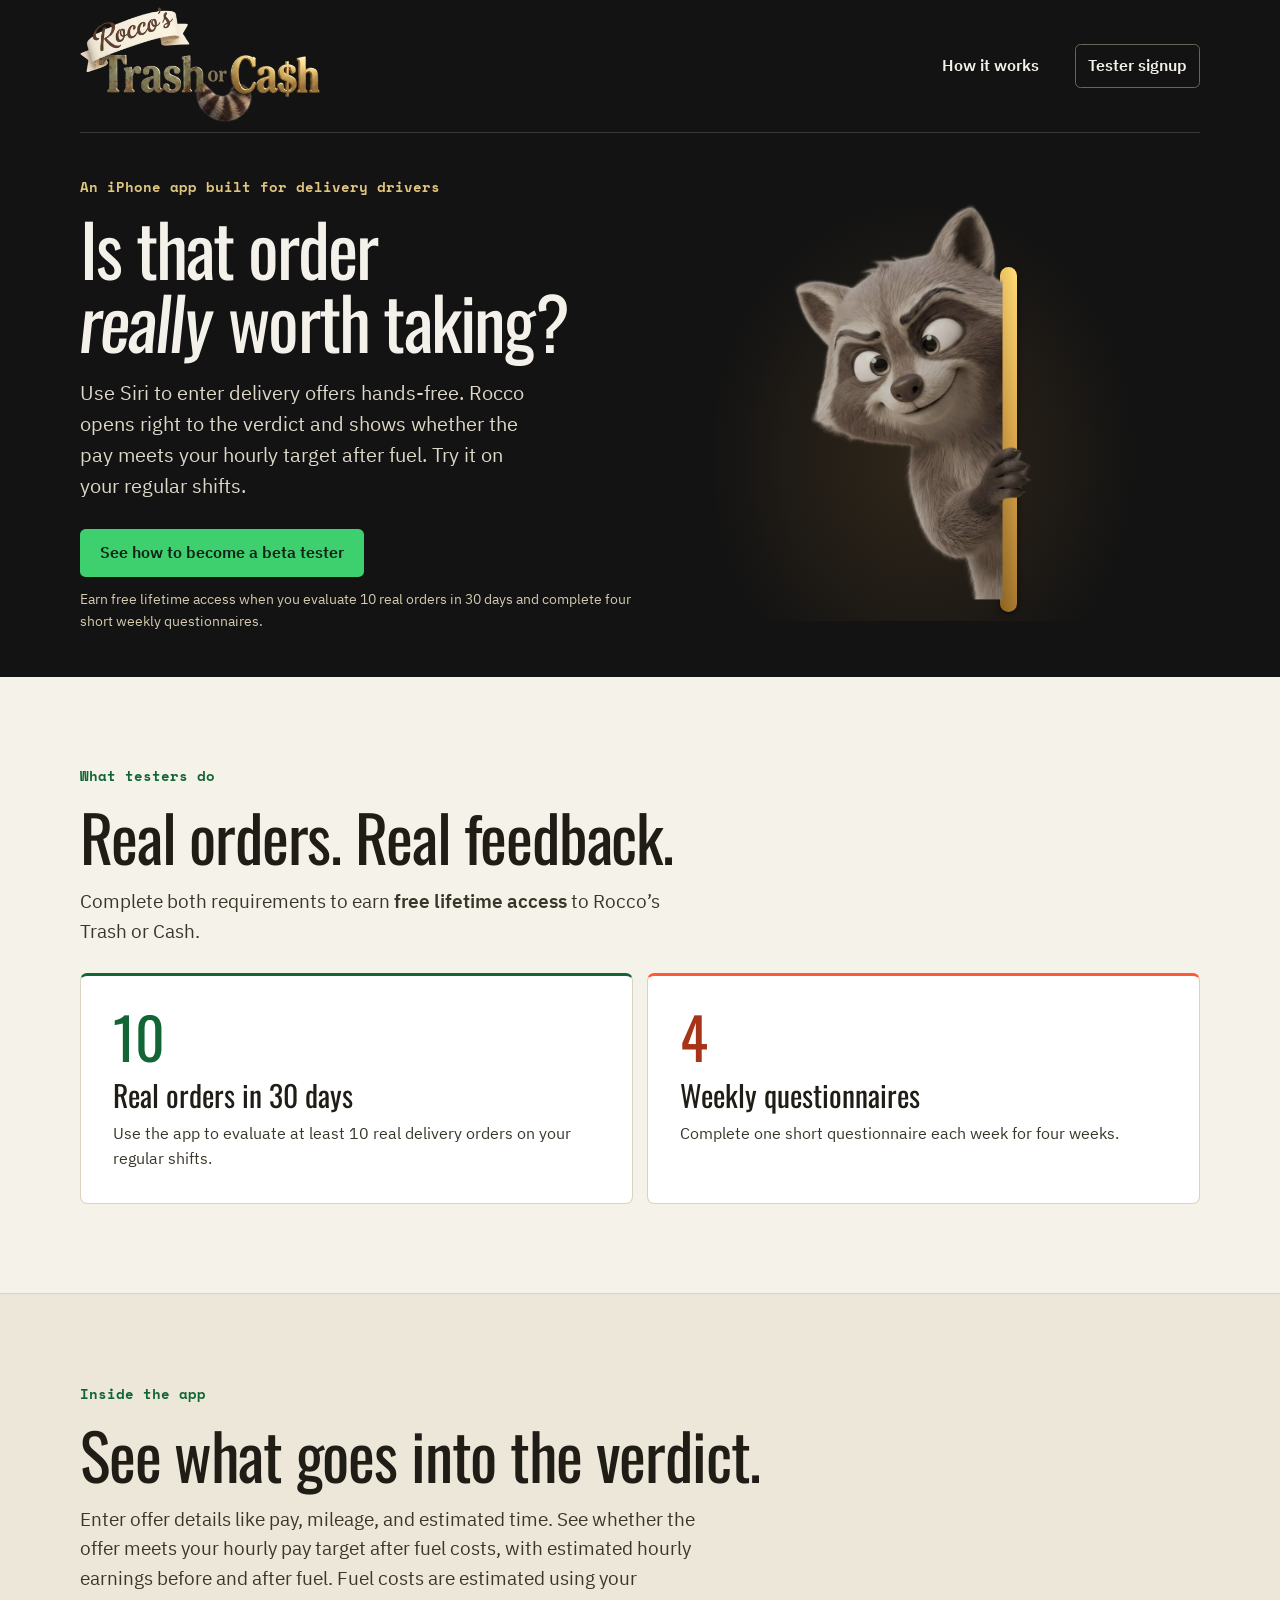
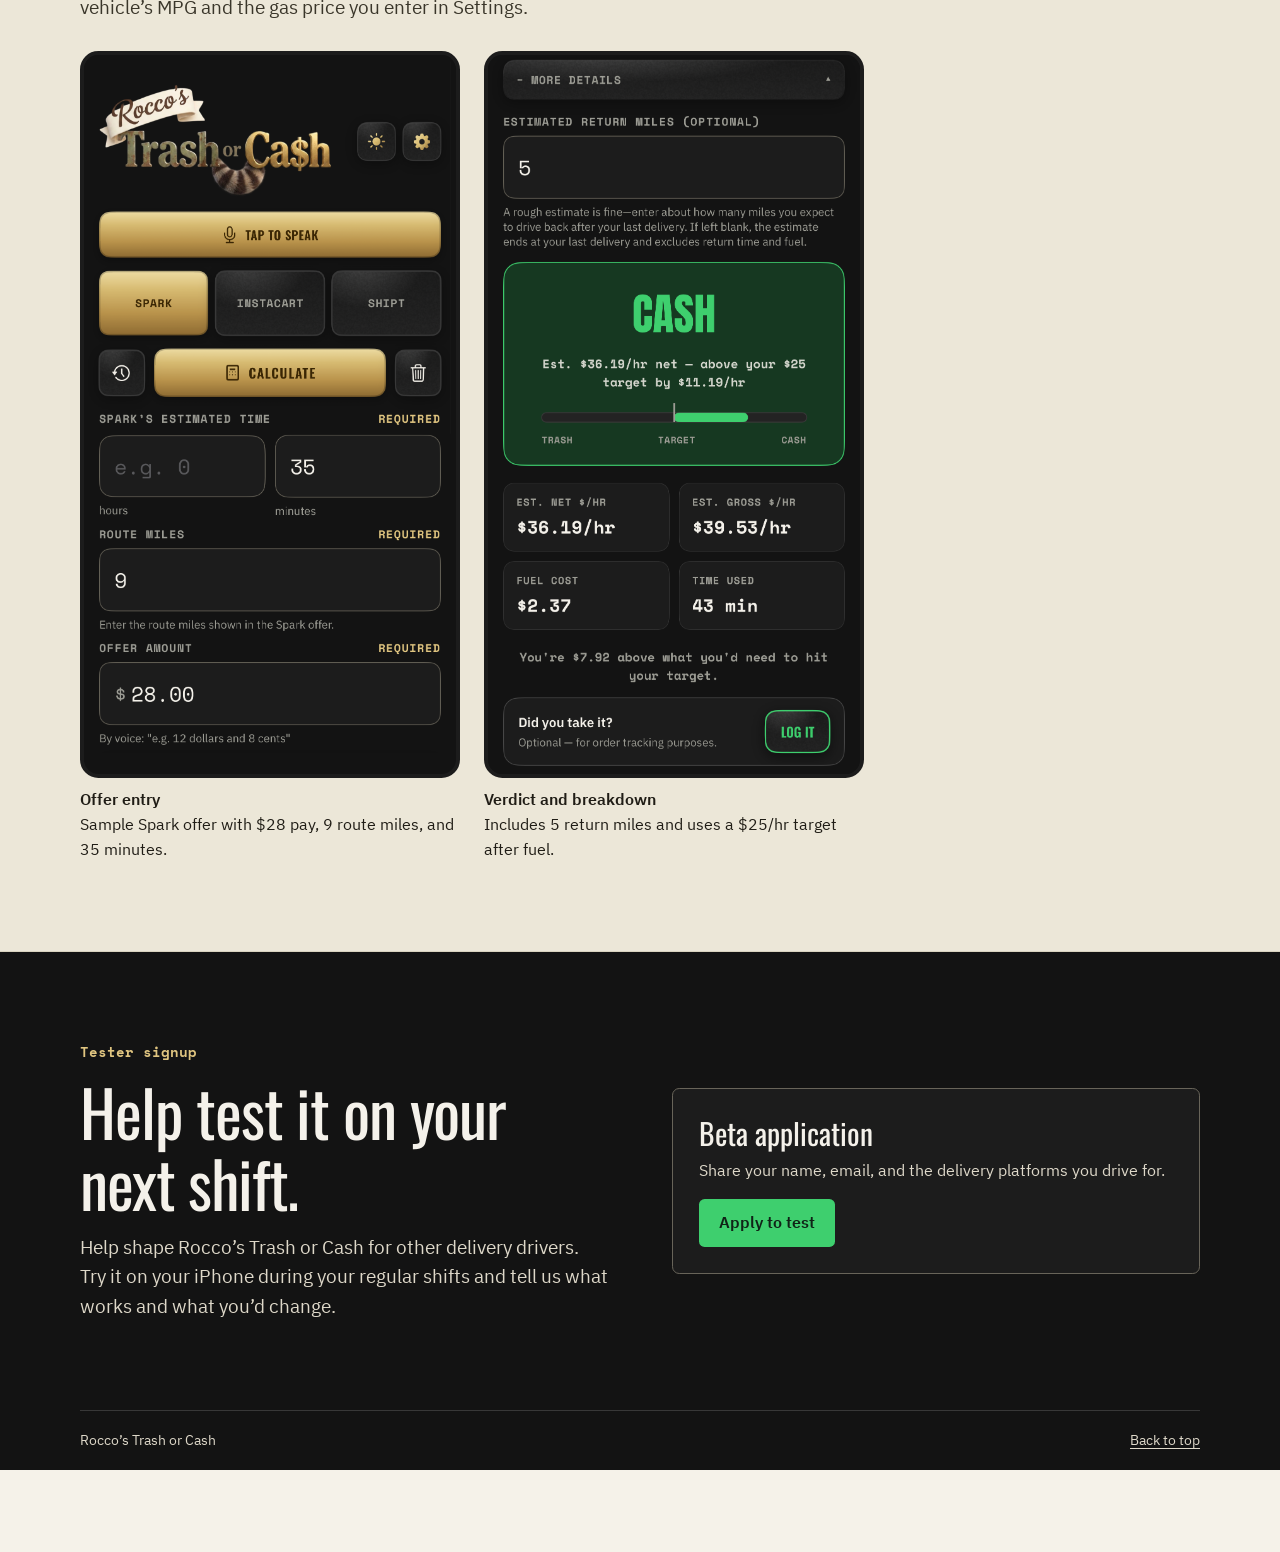
==== beta/index.html @ 2f1e9975 "Add the /beta recruitment URL" ====
<!doctype html>
<html lang="en">
<head>
  <meta charset="utf-8">
  <meta name="viewport" content="width=device-width, initial-scale=1">
  <meta http-equiv="refresh" content="0;url=../">
  <title>Rocco’s Trash or Cash Beta</title>
</head>
<body>
  <p><a href="../">Continue to the Rocco’s Trash or Cash beta page</a></p>
</body>
</html>
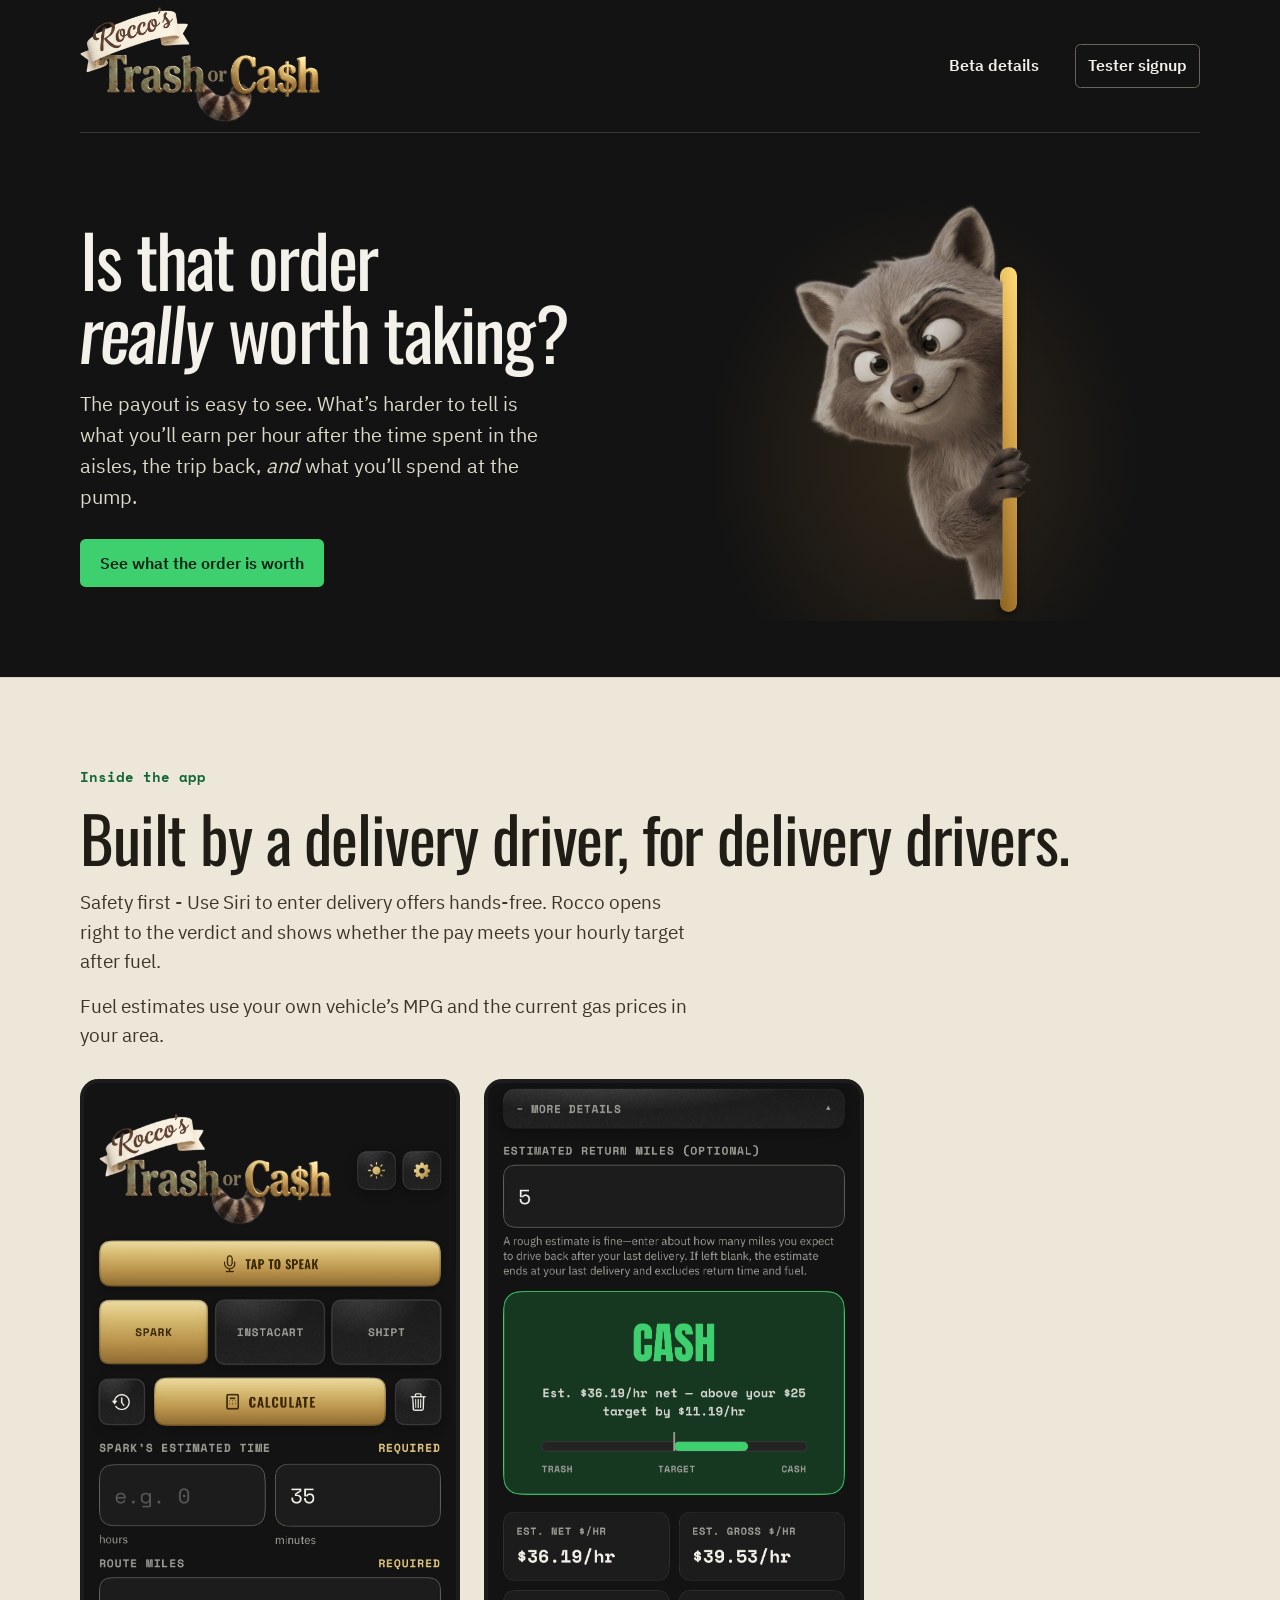
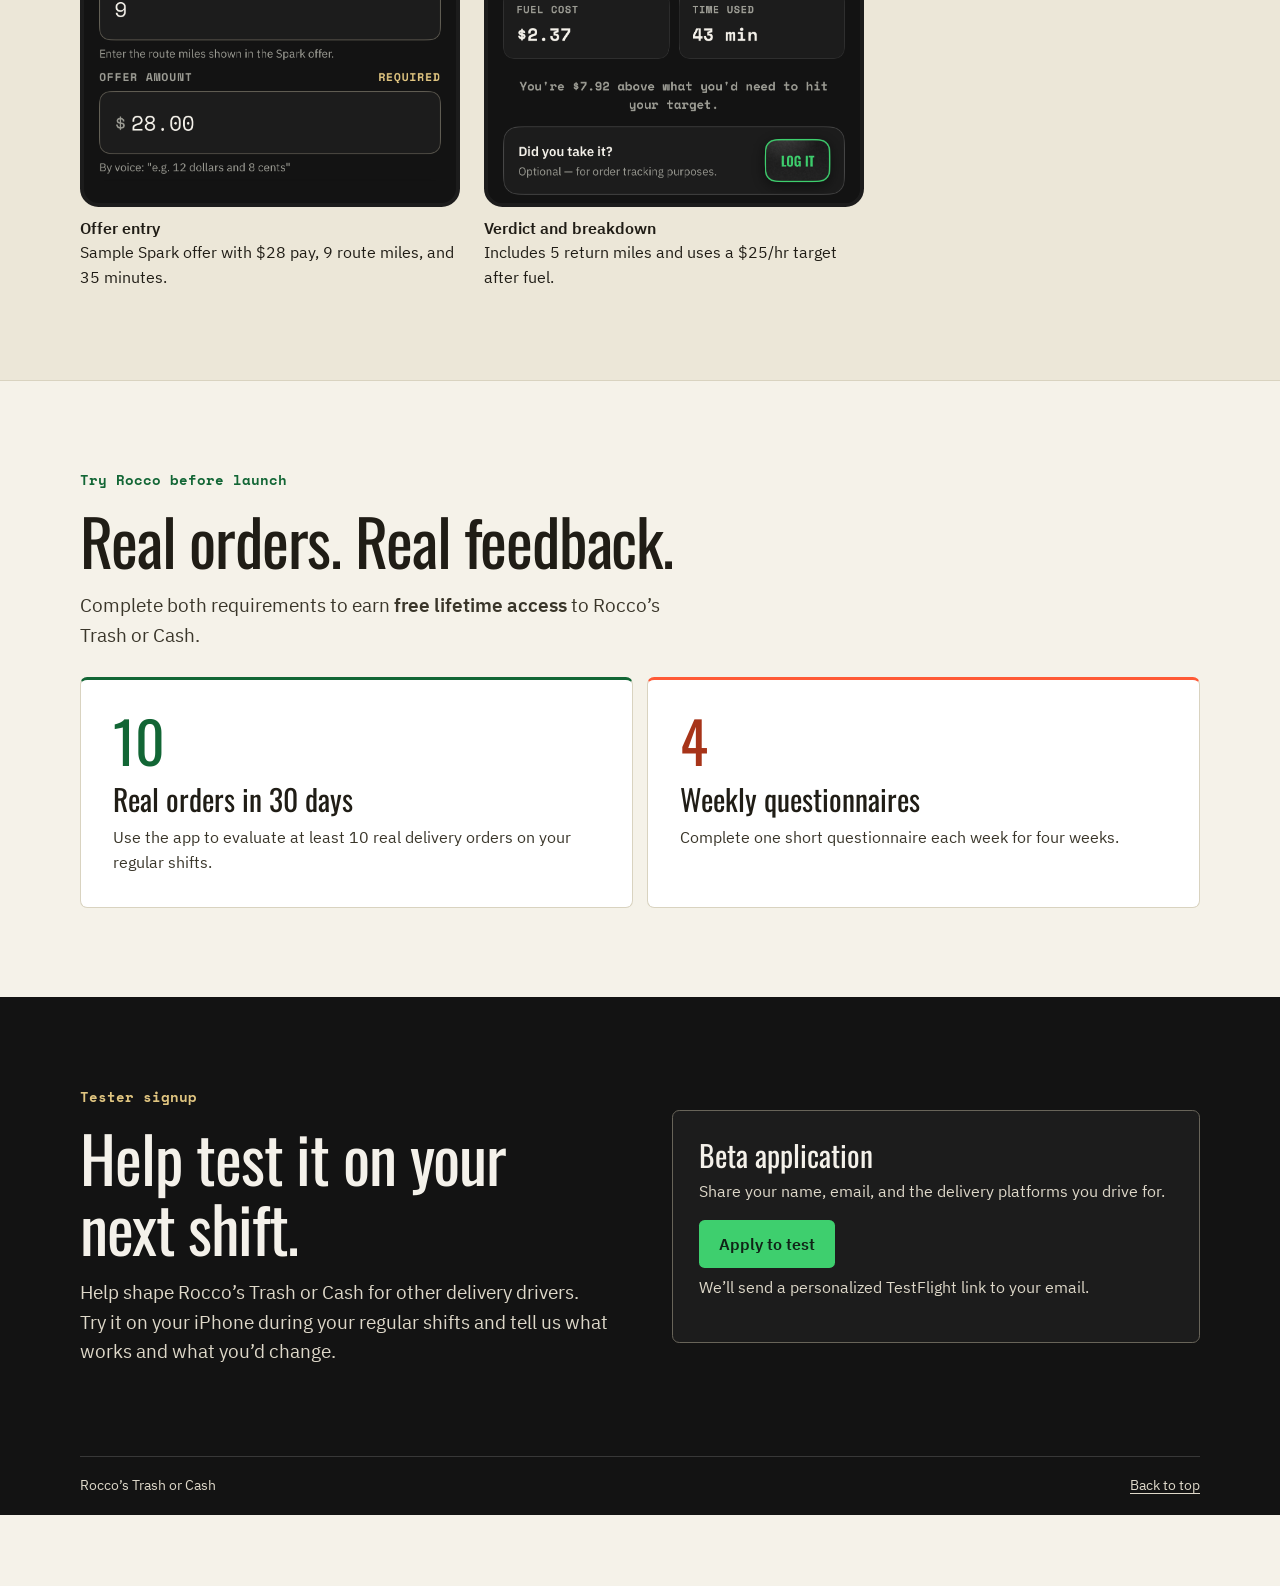
==== commit ff06de6d: "Use the same sharing preview for the beta link" ====
--- a/beta/index.html
+++ b/beta/index.html
@@ -4,7 +4,18 @@
   <meta charset="utf-8">
   <meta name="viewport" content="width=device-width, initial-scale=1">
   <meta http-equiv="refresh" content="0;url=../">
-  <title>Rocco’s Trash or Cash Beta</title>
+  <meta name="description" content="See what delivery offers are worth after fuel. An iPhone app built by a delivery driver, for delivery drivers.">
+  <meta property="og:type" content="website">
+  <meta property="og:site_name" content="Rocco’s Trash or Cash">
+  <meta property="og:title" content="Rocco’s Trash or Cash">
+  <meta property="og:description" content="See what delivery offers are worth after fuel. An iPhone app built by a delivery driver, for delivery drivers.">
+  <meta property="og:url" content="https://roccostrashorcash.com/">
+  <meta property="og:image" content="https://roccostrashorcash.com/rocco-share.jpg">
+  <meta property="og:image:width" content="1200">
+  <meta property="og:image:height" content="630">
+  <meta property="og:image:alt" content="The full Rocco’s Trash or Cash logo on a charcoal background">
+  <meta name="twitter:card" content="summary_large_image">
+  <title>Rocco’s Trash or Cash</title>
 </head>
 <body>
   <p><a href="../">Continue to the Rocco’s Trash or Cash beta page</a></p>
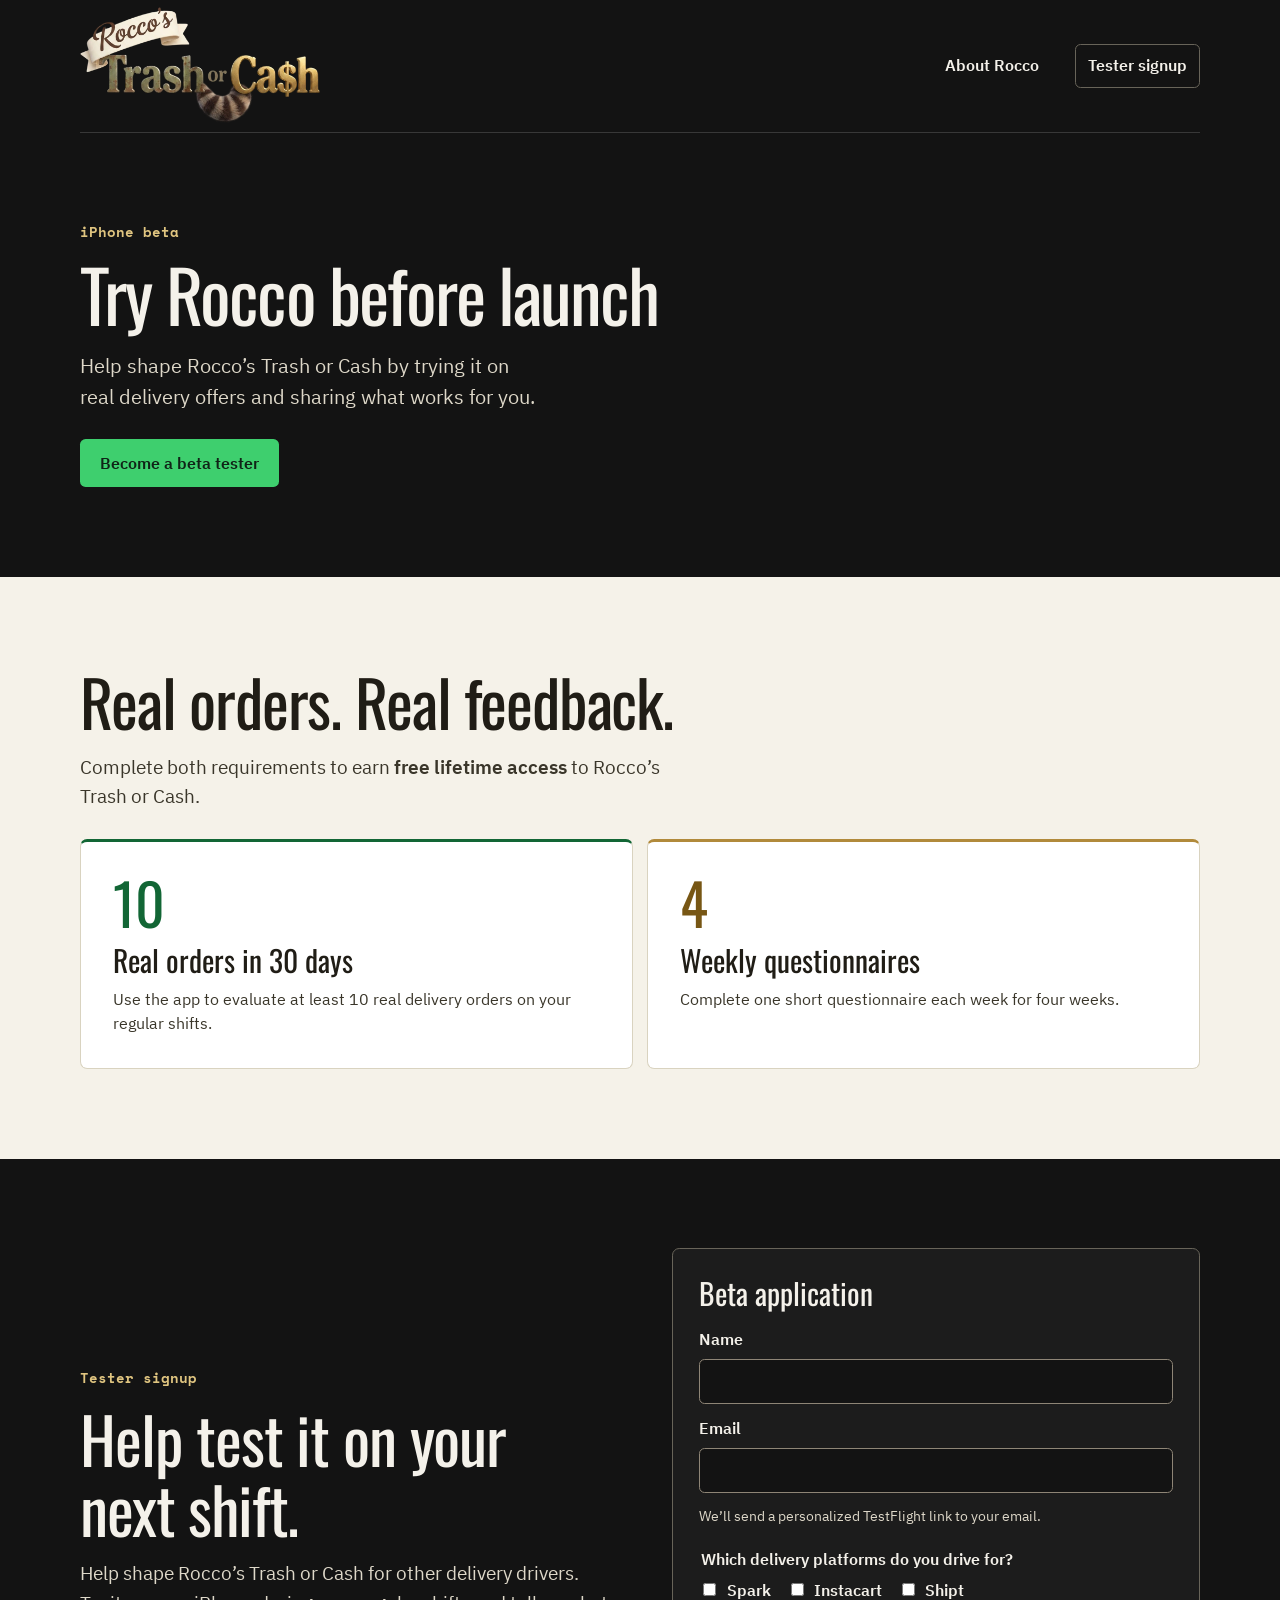
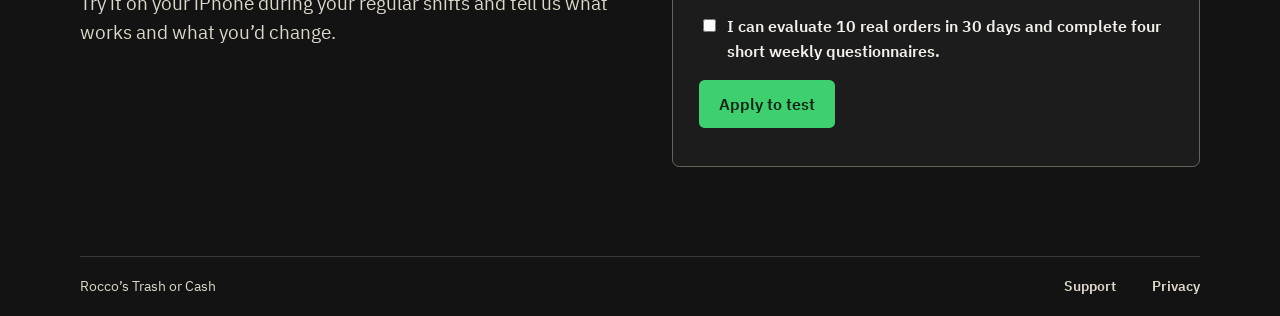
==== commit 3f8189fe: "Publish the dedicated Rocco beta signup page" ====
--- a/beta/index.html
+++ b/beta/index.html
@@ -3,21 +3,142 @@
 <head>
   <meta charset="utf-8">
   <meta name="viewport" content="width=device-width, initial-scale=1">
-  <meta http-equiv="refresh" content="0;url=../">
-  <meta name="description" content="See what delivery offers are worth after fuel. An iPhone app built by a delivery driver, for delivery drivers.">
+  <meta name="theme-color" content="#131313">
+  <link rel="icon" href="../rocco-avatar.png">
+  <link rel="stylesheet" href="../styles.css?v=5">
+  <meta name="description" content="Apply to test Rocco’s Trash or Cash on your iPhone and help shape the delivery offer calculator.">
   <meta property="og:type" content="website">
   <meta property="og:site_name" content="Rocco’s Trash or Cash">
-  <meta property="og:title" content="Rocco’s Trash or Cash">
-  <meta property="og:description" content="See what delivery offers are worth after fuel. An iPhone app built by a delivery driver, for delivery drivers.">
-  <meta property="og:url" content="https://roccostrashorcash.com/">
+  <meta property="og:title" content="Try Rocco’s Trash or Cash before launch">
+  <meta property="og:description" content="Apply to test Rocco’s Trash or Cash on your iPhone and help shape the delivery offer calculator.">
+  <meta property="og:url" content="https://roccostrashorcash.com/beta/">
   <meta property="og:image" content="https://roccostrashorcash.com/rocco-share.jpg">
   <meta property="og:image:width" content="1200">
   <meta property="og:image:height" content="630">
   <meta property="og:image:alt" content="The full Rocco’s Trash or Cash logo on a charcoal background">
   <meta name="twitter:card" content="summary_large_image">
-  <title>Rocco’s Trash or Cash</title>
+  <title>iPhone Beta | Rocco’s Trash or Cash</title>
 </head>
 <body>
-  <p><a href="../">Continue to the Rocco’s Trash or Cash beta page</a></p>
+  <a class="skip" href="#main">Skip to content</a>
+  <header class="dark">
+    <div class="wrap top">
+      <a href="../" class="brand"><img src="../wordmark.png" width="902" height="441" alt="Rocco’s Trash or Cash"></a>
+      <nav aria-label="Page navigation">
+        <a class="nav-terms" href="../">About Rocco</a>
+        <a class="nav-signup" href="#signup">Tester signup</a>
+      </nav>
+    </div>
+  </header>
+  <main id="main">
+    <section class="dark" aria-labelledby="beta-title">
+      <div class="wrap section-pad">
+        <p class="label accent">iPhone beta</p>
+        <h1 id="beta-title">Try Rocco before launch</h1>
+        <p class="lead">Help shape Rocco’s Trash or Cash by trying it on real delivery offers and sharing what works for you.</p>
+        <a class="button" href="#signup">Become a beta tester</a>
+      </div>
+    </section>
+
+    <section class="terms" id="terms" aria-labelledby="terms-title">
+      <div class="wrap section-pad">
+        <h2 id="terms-title">Real orders. Real feedback.</h2>
+        <p class="section-intro">Complete both requirements to earn <strong>free lifetime access</strong> to Rocco’s Trash or Cash.</p>
+        <div class="commitments">
+          <article>
+            <p class="count">10</p>
+            <h3>Real orders in 30 days</h3>
+            <p>Use the app to evaluate at least 10 real delivery orders on your regular shifts.</p>
+          </article>
+          <article>
+            <p class="count">4</p>
+            <h3>Weekly questionnaires</h3>
+            <p>Complete one short questionnaire each week for four weeks.</p>
+          </article>
+        </div>
+      </div>
+    </section>
+
+    <section id="signup" class="dark" aria-labelledby="signup-title">
+      <div class="wrap section-pad signup-grid">
+        <div>
+          <p class="label accent">Tester signup</p>
+          <h2 id="signup-title">Help test it on your next shift.</h2>
+          <p class="section-intro">Help shape Rocco’s Trash or Cash for other delivery drivers. Try it on your iPhone during your regular shifts and tell us what works and what you’d change.</p>
+        </div>
+        <form class="signup-card signup-form" action="https://formspree.io/f/xaeojzqr" method="post" aria-labelledby="application-title">
+          <h3 id="application-title">Beta application</h3>
+          <div class="application-fields">
+            <label for="applicant-name">Name</label>
+            <input id="applicant-name" name="name" autocomplete="name" required>
+            <label for="applicant-email">Email</label>
+            <input id="applicant-email" name="email" type="email" autocomplete="email" aria-describedby="email-note" required>
+            <p class="field-note" id="email-note">We’ll send a personalized TestFlight link to your email.</p>
+            <fieldset>
+              <legend>Which delivery platforms do you drive for?</legend>
+              <div class="platform-options">
+                <label><input type="checkbox" name="platforms" value="Spark"> Spark</label>
+                <label><input type="checkbox" name="platforms" value="Instacart"> Instacart</label>
+                <label><input type="checkbox" name="platforms" value="Shipt"> Shipt</label>
+              </div>
+            </fieldset>
+            <label class="commitment-check">
+              <input type="checkbox" name="testing_commitment" value="confirmed" required>
+              <span>I can evaluate 10 real orders in 30 days and complete four short weekly questionnaires.</span>
+            </label>
+          </div>
+          <button class="button" type="submit">Apply to test</button>
+          <p class="field-note" role="status"></p>
+        </form>
+      </div>
+    </section>
+
+  </main>
+  <footer class="dark">
+    <div class="wrap footer">
+      <span>Rocco’s Trash or Cash</span>
+      <nav aria-label="Footer navigation">
+        <a href="/support/">Support</a>
+        <a href="/privacy/">Privacy</a>
+      </nav>
+    </div>
+  </footer>
+  <script>
+    const application = document.querySelector('.signup-form');
+    const submitButton = application.querySelector('button[type="submit"]');
+    const status = application.querySelector('[role="status"]');
+    const platforms = Array.from(application.querySelectorAll('input[name="platforms"]'));
+
+    for (const platform of platforms) {
+      platform.addEventListener('change', () => platforms[0].setCustomValidity(''));
+    }
+
+    application.addEventListener('submit', async (event) => {
+      event.preventDefault();
+      if (submitButton.disabled) return;
+      if (!platforms.some((platform) => platform.checked)) {
+        platforms[0].setCustomValidity('Choose at least one delivery platform.');
+        platforms[0].reportValidity();
+        return;
+      }
+
+      submitButton.disabled = true;
+      status.textContent = 'Sending your application…';
+      try {
+        const response = await fetch(application.action, {
+          method: 'POST',
+          body: new FormData(application),
+          headers: { Accept: 'application/json' },
+        });
+        if (!response.ok) throw new Error('Application submission failed');
+        application.reset();
+        status.textContent = 'Thanks! Your application was received.';
+      } catch {
+        status.textContent = 'We couldn’t confirm receipt. Please try again in a moment.';
+      } finally {
+        submitButton.disabled = false;
+      }
+    });
+  </script>
 </body>
 </html>
--- a/styles.css
+++ b/styles.css
@@ -0,0 +1,142 @@
+@font-face {
+  font-family: "IBM Plex Sans";
+  src: url("./IBMPlexSans-Regular.ttf") format("truetype");
+  font-display: swap;
+}
+@font-face {
+  font-family: "IBM Plex Sans";
+  src: url("./IBMPlexSans-SemiBold.ttf") format("truetype");
+  font-weight: 600;
+  font-display: swap;
+}
+@font-face {
+  font-family: Oswald;
+  src: url("./Oswald-Regular.ttf") format("truetype");
+  font-display: swap;
+}
+@font-face {
+  font-family: "Space Mono";
+  src: url("./SpaceMono-Bold.ttf") format("truetype");
+  font-weight: 700;
+  font-display: swap;
+}
+:root {
+  --paper: #f5f2e9;
+  --ink: #201d16;
+  --muted: #3a362a;
+  --line: #d9d3c0;
+  --dark: #131313;
+  --panel: #1c1c1c;
+  --cash: #3ecf6e;
+  --deep-green: #126635;
+  --gold: #e0c580;
+  --trash: #ff5a36;
+  --display: Oswald, "Arial Narrow", sans-serif;
+  --mono: "Space Mono", monospace;
+}
+*, *::before, *::after { box-sizing: border-box; }
+body { margin: 0; color: var(--ink); background: var(--paper); font: 1rem/1.55 "IBM Plex Sans", system-ui, sans-serif; }
+img { display: block; max-width: 100%; height: auto; }
+a { color: inherit; text-underline-offset: .22em; }
+a:focus-visible { outline: 3px solid #b8790a; outline-offset: 5px; }
+.skip { position: absolute; z-index: 2; top: .5rem; left: .5rem; transform: translateY(-150%); background: var(--paper); padding: .65rem; }
+.skip:focus { transform: none; }
+.wrap { width: min(100% - 2.5rem, 70rem); margin-inline: auto; }
+.dark { background: var(--dark); color: #f4f1ea; }
+.top, .footer { display: flex; align-items: center; justify-content: space-between; gap: 1rem; }
+.top { min-height: 5.4rem; padding-block: .45rem; border-bottom: 1px solid #383838; }
+.brand { flex-shrink: 0; width: clamp(8.75rem, 42vw, 15rem); }
+nav { display: flex; align-items: center; gap: clamp(1rem, 3vw, 2.25rem); font-weight: 600; }
+nav a { text-decoration: none; }
+nav a:hover { text-decoration: underline; }
+.nav-signup { border: 1px solid #686459; border-radius: .35rem; padding: .54rem .75rem; white-space: nowrap; }
+.hero { display: grid; align-items: center; padding-block: 2.8rem 1rem; }
+.hero-copy { position: relative; z-index: 1; }
+.label { font: 700 .875rem/1.45 var(--mono); color: var(--deep-green); margin: 0 0 .9rem; }
+.accent { color: var(--gold); }
+h1, h2, h3 { font-family: var(--display); font-weight: 400; margin: 0; }
+h1 { font-size: clamp(2.4rem, 6vw, 4.5rem); line-height: 1.015; letter-spacing: -.025em; }
+.hero-copy em { font-style: normal; font-synthesis: none; display: inline-block; transform: skewX(-6deg); }
+h1 em { color: var(--gold); margin-inline-end: .04em; }
+h2 { font-size: clamp(2.25rem, 5.7vw, 4rem); line-height: 1.1; letter-spacing: -.018em; }
+h3 { font-size: clamp(1.45rem, 3vw, 1.85rem); line-height: 1.2; }
+.lead { max-width: 29rem; font-size: clamp(1.05rem, 2.5vw, 1.25rem); color: #ded8c9; margin: 1.25rem 0 1.7rem; }
+.button { display: inline-flex; min-height: 3rem; align-items: center; justify-content: center; padding: .7rem 1.25rem; background: var(--cash); color: #102317; font-weight: 600; text-decoration: none; border-radius: .35rem; }
+.button:hover { background: #7de79d; }
+.hero-note { color: #d5cbb1; font-size: .875rem; margin: .8rem 0 0; }
+.hero-art { position: relative; overflow: clip; justify-self: center; width: min(100%, 17rem); transform: scaleX(-1); background: radial-gradient(ellipse 42% 43% at 52% 54%, #261f16 0%, #1a1713 51%, #131313 100%); }
+/* Align the vertical bar behind the edge of the side-peeking pose. */
+.hero-art::before {
+  content: "";
+  position: absolute;
+  top: 18%;
+  bottom: 2%;
+  left: 30%;
+  width: 4%;
+  border-radius: 100vw;
+  background: linear-gradient(100deg, #ffdd77, #d4a24a 45%, #8a611f);
+  box-shadow: 0 2px 6px #0008;
+}
+.hero-art img { position: relative; transform: translate(22%, -5%); filter: brightness(.85); }
+.section-pad { padding-block: clamp(3rem, 7vw, 5.6rem); }
+.section-intro { color: var(--muted); font-size: clamp(1rem, 2.4vw, 1.18rem); max-width: 39rem; margin: 1rem 0 0; }
+.dark .section-intro { color: #ded8c9; }
+.commitments { display: grid; gap: .85rem; margin-top: 1.7rem; }
+.commitments article { background: #fff; border: 1px solid var(--line); border-top: 3px solid var(--deep-green); padding: clamp(1.1rem, 3vw, 2rem); border-radius: .45rem; }
+.commitments article + article { border-top-color: #b18a3b; }
+.commitments article p:last-child { margin: .5rem 0 0; color: var(--muted); }
+.count { font: 400 3.6rem/1 var(--display); color: var(--deep-green); margin: 0 0 .75rem; }
+.commitments article + article .count { color: #775614; }
+.showcase { background: #ece7d8; border-block: 1px solid var(--line); }
+.showcase-grid, .signup-grid { display: grid; gap: 1.8rem; }
+.signup-grid { align-items: center; }
+.phones { display: grid; gap: 1.5rem; width: 100%; max-width: 49rem; }
+figure { margin: 0; }
+.phone { overflow: hidden; border: 4px solid #1c1c1c; border-radius: 1.15rem; background: #131313; }
+.phone img { width: 100%; margin-block: -13% -10.4%; }
+.phones figure:first-child img { clip-path: inset(0 1.6% 7.5% 0); }
+figcaption { font-weight: 600; margin-top: .55rem; }
+figcaption span { display: block; font-weight: 400; }
+.signup-card { background: var(--panel); border: 1px solid #686459; border-radius: .45rem; padding: 1.15rem; }
+.signup-card p { margin: .4rem 0 1rem; color: #ded8c9; }
+.signup-form .application-fields { display: grid; gap: .45rem; margin: 1rem 0; }
+.signup-form label, .signup-form legend { font-weight: 600; }
+.signup-form input:not([type="checkbox"]) {
+  width: 100%;
+  min-height: 2.75rem;
+  margin-bottom: .35rem;
+  padding: .55rem .7rem;
+  border: 1px solid #8e8576;
+  border-radius: .35rem;
+  background: var(--dark);
+  color: inherit;
+  font: inherit;
+}
+.signup-form .field-note { margin: 0 0 .5rem; font-size: .875rem; }
+.signup-form fieldset { min-width: 0; border: 0; padding: 0; margin: .3rem 0; }
+.platform-options { display: flex; flex-wrap: wrap; gap: .25rem 1rem; margin-top: .35rem; }
+.platform-options label, .commitment-check { display: flex; align-items: baseline; gap: .45rem; }
+.signup-form input[type="checkbox"] { accent-color: var(--cash); flex: none; }
+.signup-form .button { border: 0; font: inherit; font-weight: 600; }
+.signup-form .button:disabled { background: #383838; color: #ded8c9; }
+.signup-form .button + .field-note { margin-top: .7rem; }
+.footer { border-top: 1px solid #383838; padding-block: 1.15rem; color: #ded8c9; font-size: .875rem; }
+@media (width < 36rem) {
+  .top { flex-direction: column; justify-content: center; gap: .45rem; padding-block: .65rem .85rem; }
+  nav { justify-content: center; gap: 1rem; }
+  .hero-copy { text-align: center; }
+  .hero-copy .lead { margin-inline: auto; }
+}
+@media (min-width: 36rem) {
+  .phones { grid-template-columns: repeat(2, minmax(0, 1fr)); }
+  .commitments { grid-template-columns: repeat(2, minmax(0, 1fr)); }
+}
+@media (min-width: 52rem) {
+  .wrap { width: min(100% - 5rem, 70rem); }
+  .hero { grid-template-columns: 1.08fr 1fr; min-height: 34rem; padding-block: 2.1rem; }
+  .hero-art { width: min(100%, 27rem); }
+  .signup-grid { grid-template-columns: 1fr 1fr; gap: 4rem; }
+  .signup-card { padding: 1.65rem; }
+}
+
+.hero-copy .lead em { color: var(--gold); }
